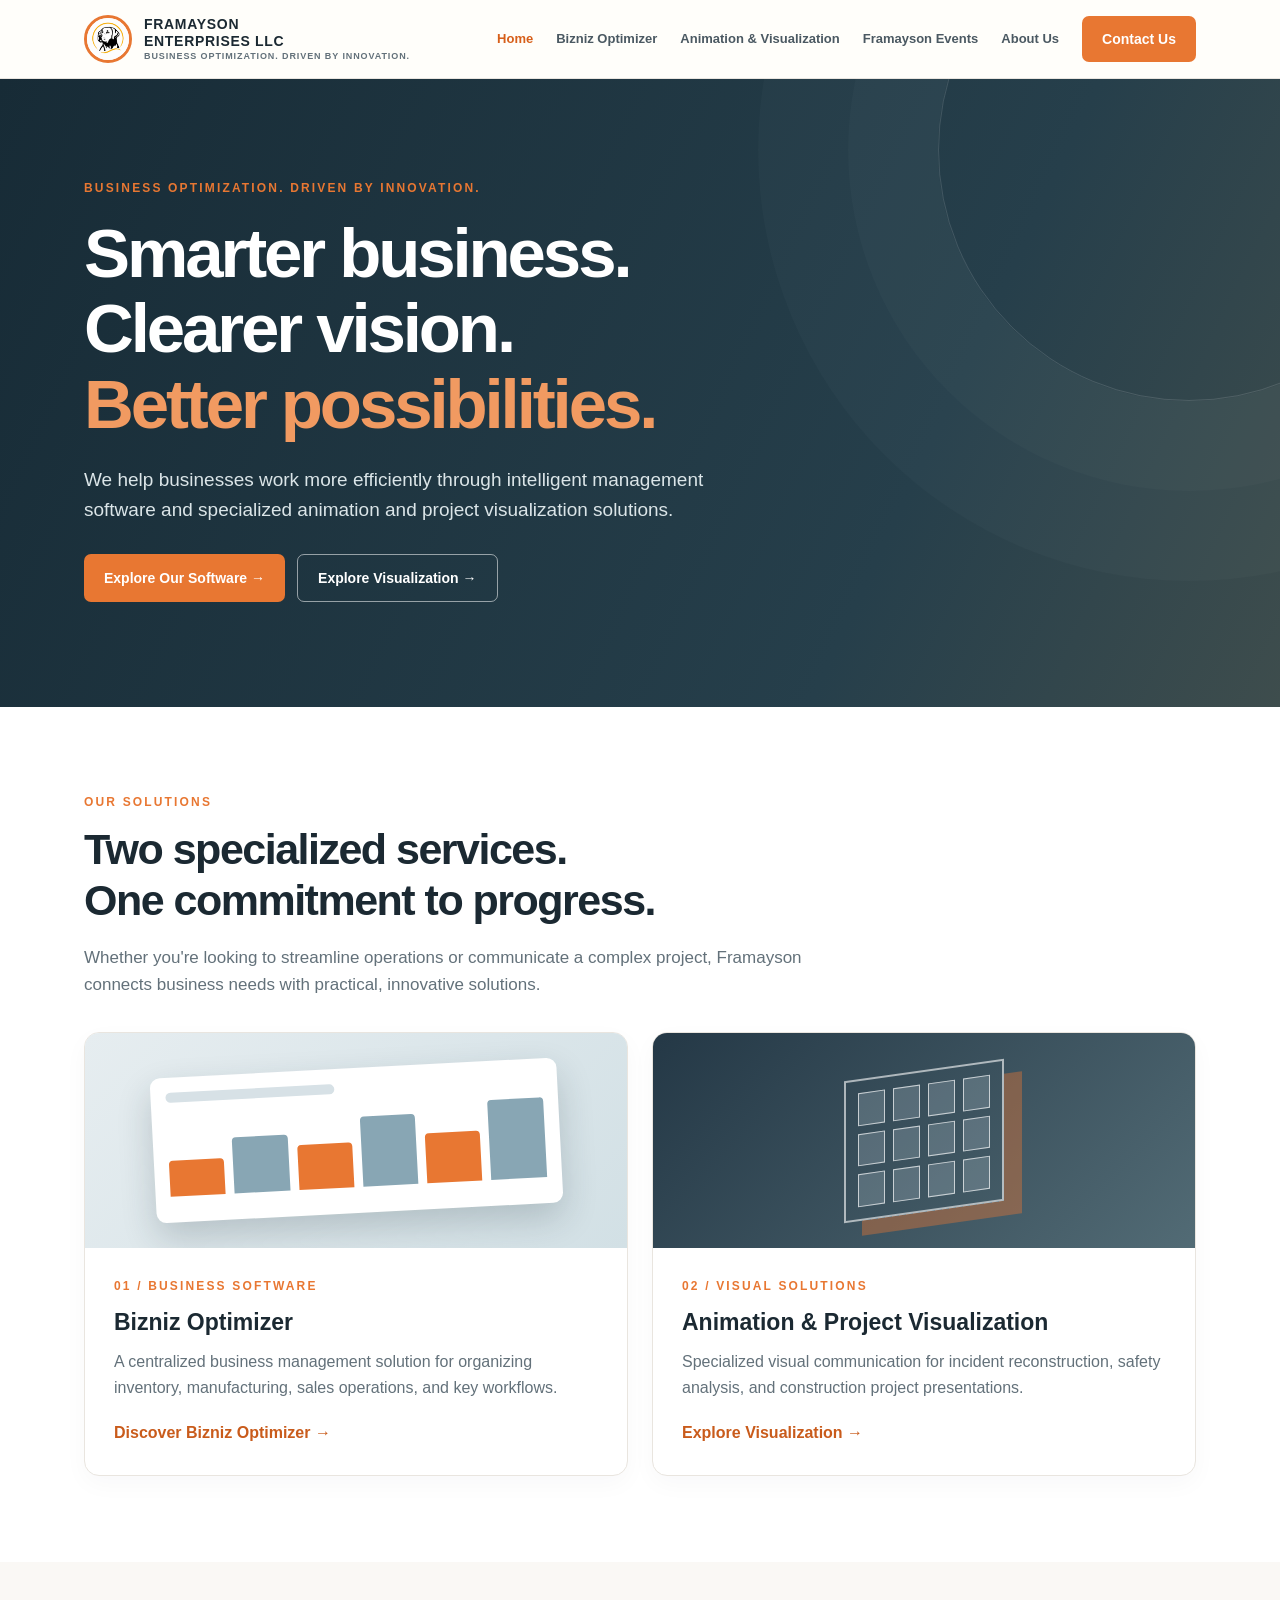
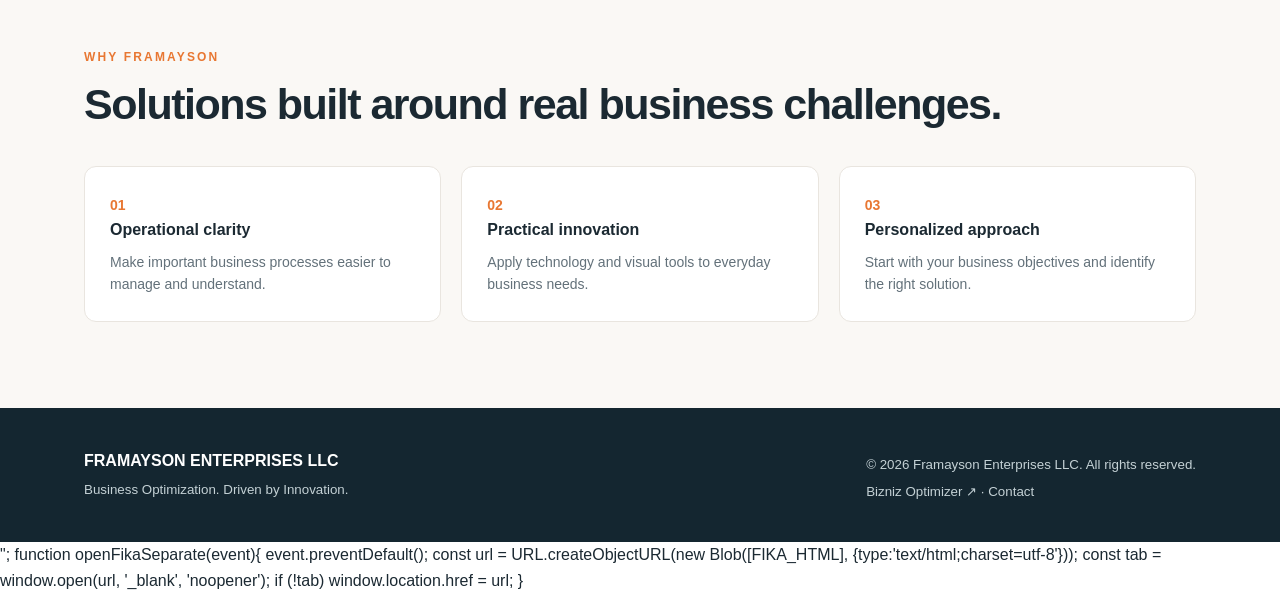
==== index.html @ 6bd0e17d "Original single-file pages as received index.html and Fika_and_Wine.html with CSS, JS and images emb" ====
<!DOCTYPE html>

<html lang="en"><head><meta charset="utf-8"/><meta content="width=device-width,initial-scale=1" name="viewport"/><meta content="Framayson Enterprises LLC offers Bizniz Optimizer business management software and animation and project visualization services." name="description"/><title>Framayson Enterprises LLC | Business Optimization. Driven by Innovation.</title><style>
:root{--ink:#1b2932;--muted:#63717a;--orange:#e87732;--cream:#faf8f5;--line:#e9e5df}*{box-sizing:border-box}html{scroll-behavior:smooth}body{margin:0;font-family:Inter,-apple-system,BlinkMacSystemFont,'Segoe UI',Arial,sans-serif;color:var(--ink);background:white;line-height:1.6}a{color:inherit;text-decoration:none}button{font:inherit}header{position:sticky;top:0;z-index:10;background:#fffefaed;backdrop-filter:blur(15px);border-bottom:1px solid var(--line)}.nav{max-width:1160px;margin:auto;padding:15px 24px;display:flex;align-items:center;justify-content:space-between;gap:20px}.brand{display:flex;align-items:center;gap:12px;font-weight:800;letter-spacing:.05em;font-size:14px;line-height:1.25}.mark{border:3px solid var(--orange);border-radius:50%;width:48px;height:48px;display:grid;place-items:center;color:var(--orange);font-size:21px;font-weight:900}.mark img{width:100%;height:100%;object-fit:contain;display:block;border-radius:50%}.brand small{display:block;font-size:9px;font-weight:600;color:var(--muted);letter-spacing:.1em}.links{display:flex;gap:23px;align-items:center}.links button{border:0;background:none;cursor:pointer;font-weight:600;font-size:13px;color:#4b5962;padding:8px 0}.links button.active,.links button:hover{color:#d75f1a}.button,.links .contact-nav{background:var(--orange);color:white;border:0;border-radius:7px;padding:12px 20px;display:inline-flex;align-items:center;justify-content:center;font-weight:700;cursor:pointer;font-size:14px}.button:hover,.links .contact-nav:hover{background:#cc5d1b;color:white}.button.outline{background:transparent;border:1px solid #b7bfc3;color:var(--ink)}.button.outline:hover{border-color:var(--orange);color:#bd581e}.wrap{max-width:1160px;margin:auto;padding:0 24px}.page{display:none}.page.active{display:block}.hero{background:linear-gradient(115deg,#172b36 0%,#263f4b 70%,#3e4d4d 100%);color:white;padding:100px 0 105px;position:relative;overflow:hidden}.hero:after{content:'';position:absolute;width:500px;height:500px;border:1px solid #ffffff22;border-radius:50%;right:-160px;top:-180px;box-shadow:0 0 0 90px #ffffff05,0 0 0 180px #ffffff05}.eyebrow{font-size:12px;letter-spacing:.18em;font-weight:800;text-transform:uppercase;color:var(--orange)}h1{font-size:clamp(39px,5.4vw,69px);line-height:1.09;letter-spacing:-.045em;margin:18px 0 23px;max-width:790px}h2{font-size:clamp(29px,3.4vw,43px);letter-spacing:-.035em;line-height:1.18;margin:12px 0 18px}h3{font-size:23px;line-height:1.25;margin:12px 0}p{margin:0 0 20px}.lead{font-size:19px;color:#dbe5e8;max-width:640px}.actions{display:flex;gap:12px;flex-wrap:wrap;margin-top:28px}.hero .outline{color:white;border-color:#ffffff88}.section{padding:86px 0}.section.alt{background:var(--cream)}.intro{max-width:720px;color:var(--muted);font-size:17px}.cards{display:grid;grid-template-columns:repeat(2,minmax(0,1fr));gap:24px;margin-top:34px}.card{border:1px solid var(--line);border-radius:15px;overflow:hidden;background:white;box-shadow:0 8px 25px #1b293208}.art{height:215px;position:relative;overflow:hidden;display:flex;align-items:center;justify-content:center}.software{background:linear-gradient(135deg,#e6edf0,#d2e0e5)}.visual{background:linear-gradient(135deg,#243846,#526b75)}.dashboard{background:white;border-radius:10px;width:75%;height:145px;box-shadow:0 15px 35px #172b3633;padding:15px;transform:rotate(-3deg)}.dash-top{height:10px;width:45%;border-radius:8px;background:#d7e1e6;margin-bottom:14px}.dash-bars{display:flex;align-items:end;gap:9px;height:80px}.dash-bars span{flex:1;background:#e87732;border-radius:4px 4px 0 0}.dash-bars span:nth-child(even){background:#88a6b4}.building{width:160px;height:142px;border:2px solid #ffffff99;transform:skewY(-8deg);display:grid;grid-template-columns:repeat(4,1fr);gap:8px;padding:12px;box-shadow:18px 15px 0 #e8773266}.building i{border:1px solid #ffffffaa;background:#d4e6ee33}.card-body{padding:29px}.card-body p{color:var(--muted)}.text-link{font-weight:800;color:#c95b1b;cursor:pointer;border:0;background:none;padding:0}.feature-grid{display:grid;grid-template-columns:repeat(3,1fr);gap:20px;margin-top:36px}.feature{background:white;border:1px solid var(--line);padding:25px;border-radius:12px}.feature b{display:block;margin-bottom:8px}.feature p{color:var(--muted);font-size:14px;margin:0}.number{color:var(--orange);font-weight:800;font-size:14px}.page-head{background:#f6f5f2;padding:78px 0 70px;border-bottom:1px solid var(--line)}.page-head h1{font-size:clamp(37px,5vw,58px);color:var(--ink)}.page-head p{font-size:18px;max-width:720px;color:var(--muted)}.split{display:grid;grid-template-columns:1.1fr .9fr;gap:65px;align-items:center}.bullet{padding-left:20px;color:#52616a}.bullet li{margin:10px 0}.panel{padding:34px;background:#f2f5f5;border-radius:16px;border:1px solid #e3e9e9}.panel h3{margin-top:0}.mini{display:grid;grid-template-columns:repeat(2,1fr);gap:12px}.mini div{background:white;padding:17px;border-radius:9px;font-weight:700;font-size:13px}.cta{background:#1b303a;color:white;padding:70px 0}.cta p{color:#d2e0e5}.contact-grid{display:grid;grid-template-columns:.8fr 1.2fr;gap:60px}.field{display:grid;gap:6px;margin-bottom:17px}.field label{font-size:13px;font-weight:700}.field input,.field select,.field textarea{width:100%;padding:13px;border:1px solid #ccd4d7;border-radius:7px;background:white;font:inherit}.field textarea{min-height:120px;resize:vertical}.notice{color:var(--muted);font-size:12px}.foot{background:#142630;color:#c4d1d5;padding:40px 0}.foot .wrap{display:flex;justify-content:space-between;gap:25px;flex-wrap:wrap}.foot strong{color:white}.foot small{display:block;margin-top:6px}.menu{display:none}.logo-note{font-size:10px;color:#8a9296;display:block;font-weight:500;letter-spacing:0}@media(max-width:800px){.menu{display:block;background:none;border:1px solid var(--line);border-radius:7px;padding:8px 12px;cursor:pointer}.links{display:none;position:absolute;top:79px;left:0;right:0;background:white;padding:20px 24px;flex-direction:column;align-items:stretch;box-shadow:0 15px 20px #0001}.links.open{display:flex}.links button{text-align:left}.cards,.split,.contact-grid{grid-template-columns:1fr}.feature-grid{grid-template-columns:1fr 1fr}.hero{padding:75px 0}.section{padding:60px 0}}@media(max-width:520px){.feature-grid,.mini{grid-template-columns:1fr}.brand{font-size:12px}.mark{width:42px;height:42px}.page-head{padding:55px 0}.card-body{padding:22px}}

/* Mobile menu works with native HTML even when JavaScript is restricted. */
.mobile-nav{position:relative}.mobile-nav summary{list-style:none;cursor:pointer;border:1px solid var(--line);border-radius:7px;padding:8px 12px}.mobile-nav summary::-webkit-details-marker{display:none}.mobile-nav-links{position:absolute;right:0;top:100%;width:min(85vw,310px);background:white;box-shadow:0 12px 30px #0002;border:1px solid #ddd;border-radius:9px;z-index:1000;padding:12px;display:flex;flex-direction:column}.mobile-nav-links a{display:block;padding:12px 10px;color:#142630;text-decoration:none;border-bottom:1px solid #eee}.mobile-nav-links a:last-child{border-bottom:0}
@media(max-width:800px){.mobile-nav{display:block}.links{display:none}}
/* CSS-only page navigation fallback for iPhone file previews. */
body:has(.page:target) .page:not(:target){display:none}
body:has(.page:target) .page:target{display:block}
</style></head><body>
<header><nav class="nav"><a class="brand" data-page="home" href="#home"><span class="mark"><img alt="Framayson Labrador logo" src="[data-uri]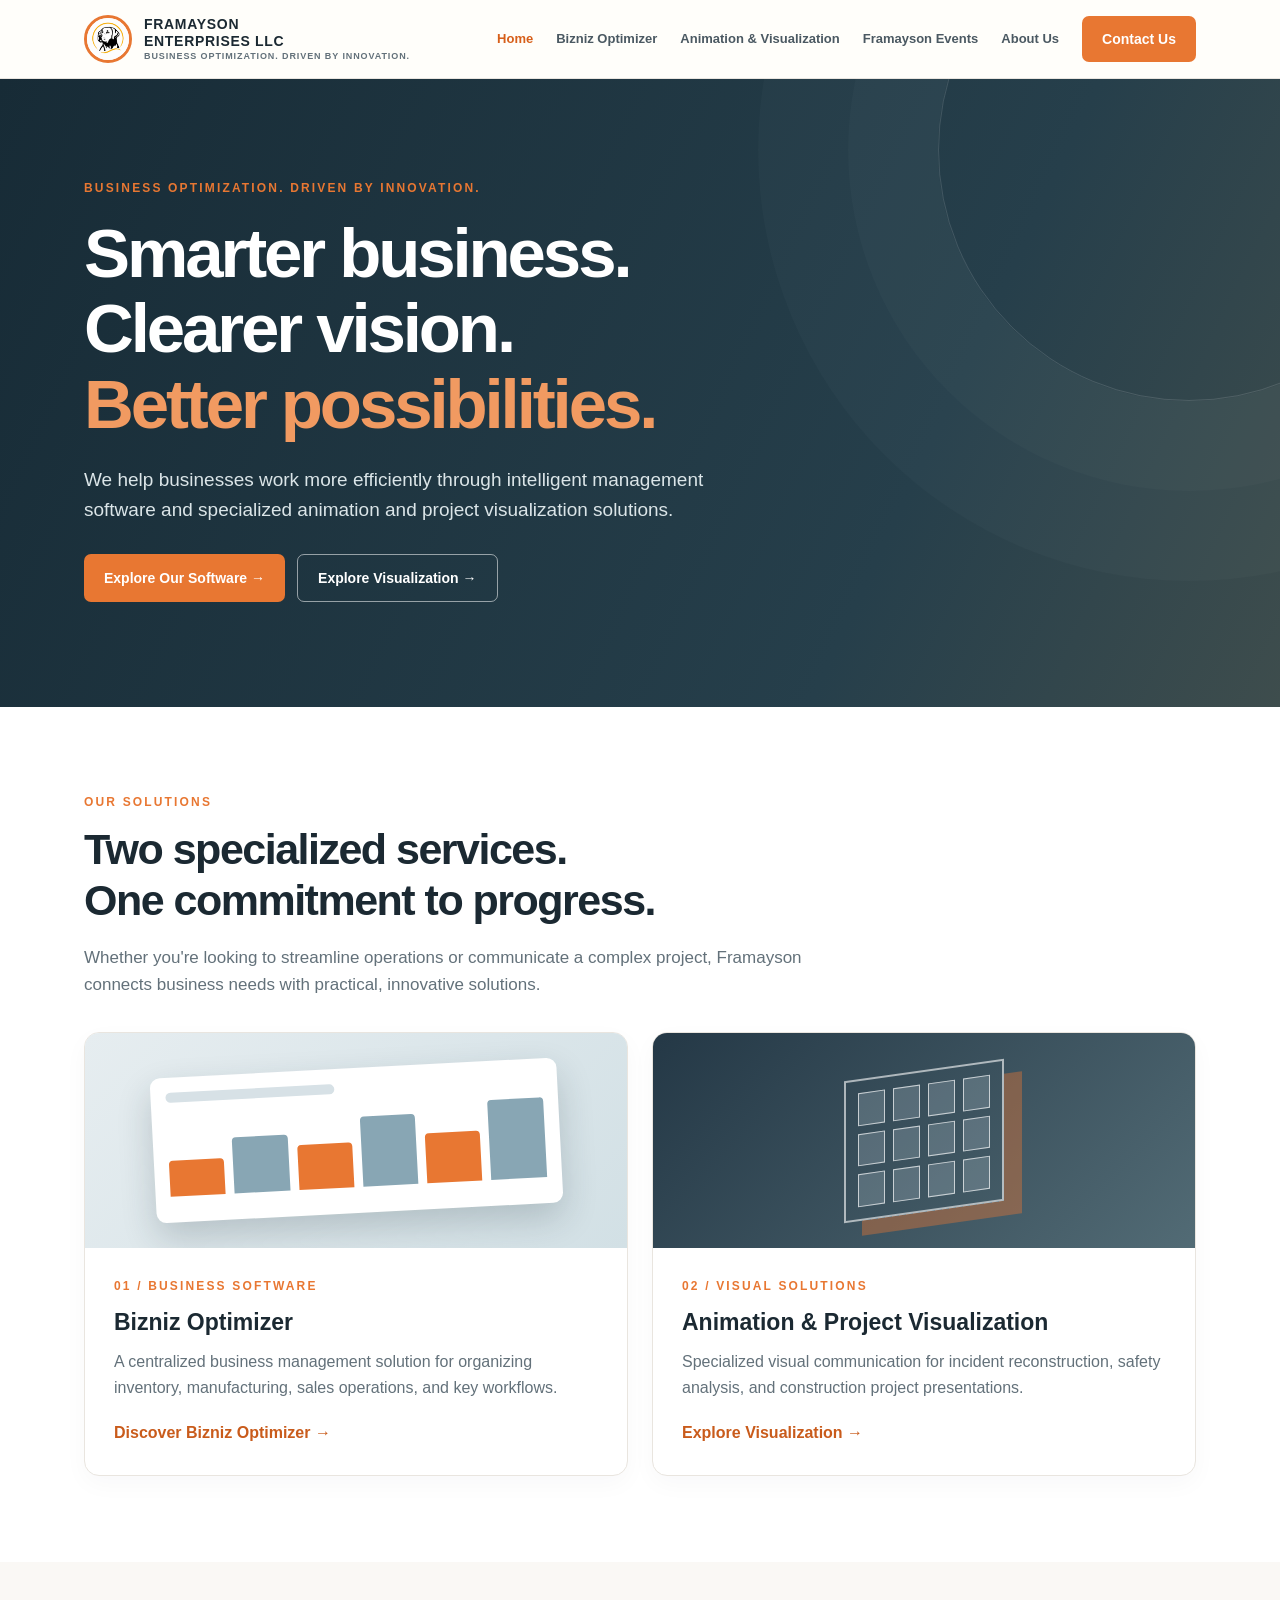
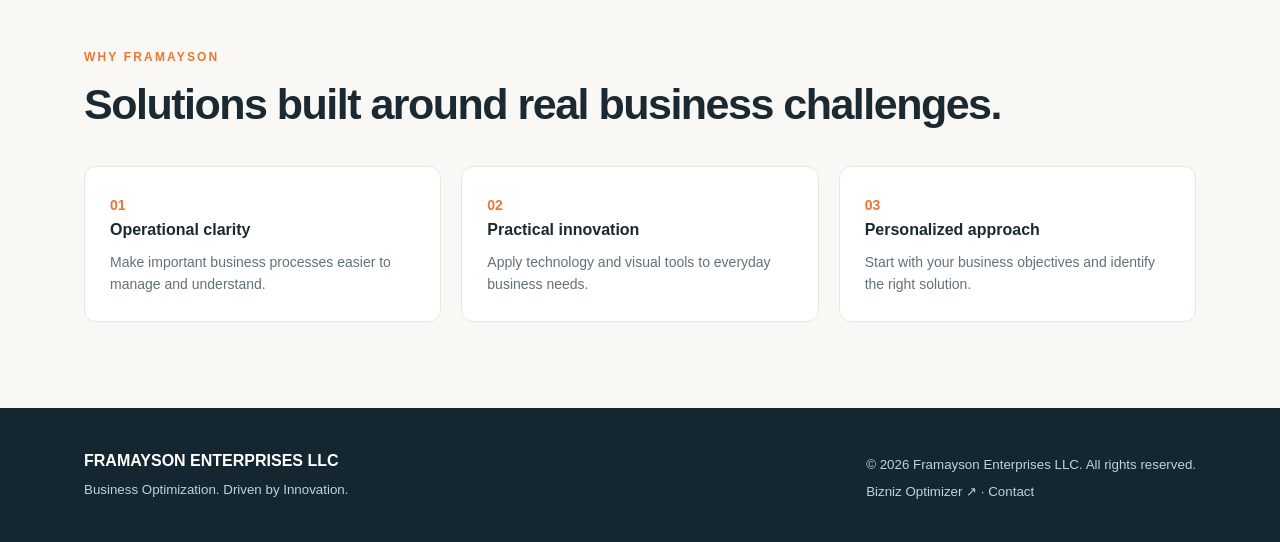
